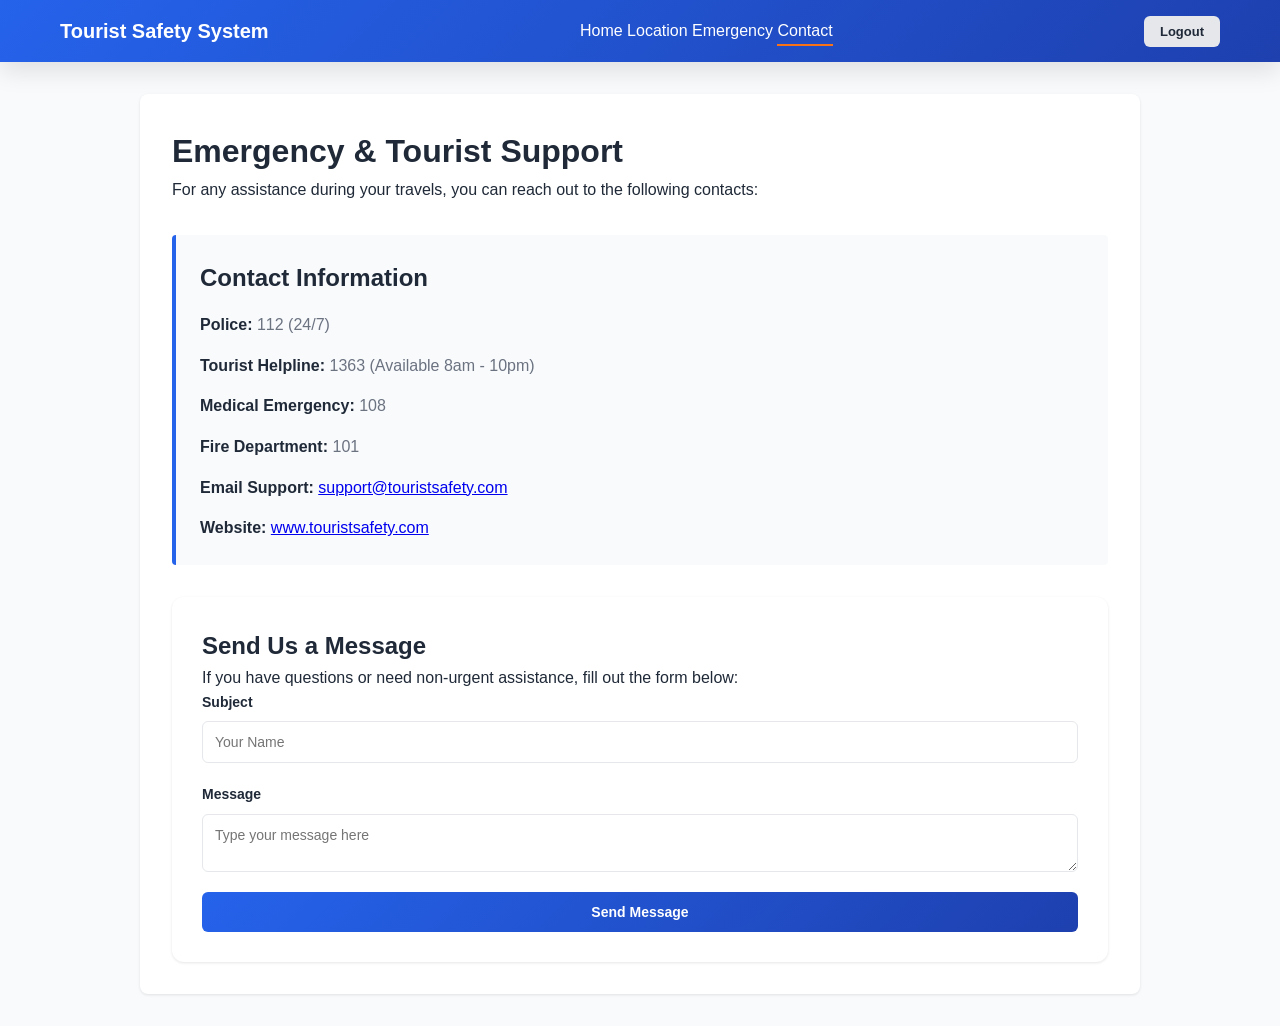
==== contact.html @ eea1f297 "Add files via upload" ====
<!DOCTYPE html>
<html lang="en">
<head>
    <meta charset="UTF-8">
    <meta name="viewport" content="width=device-width, initial-scale=1.0">
    <title>Contact - Tourist Safety Support</title>
    <link rel="stylesheet" href="styles.css">
</head>
<body>

<nav class="navbar">
    <div class="navbar-container">
        <div class="navbar-brand">
            <h2>Tourist Safety System</h2>
        </div>
        <div class="nav-left">
            <a href="index.html#home" class="nav-link">Home</a>
            <a href="index.html#location" class="nav-link">Location</a>
            <a href="index.html#emergency" class="nav-link">Emergency</a>
            <a href="index.html#contact" class="nav-link active">Contact</a>
        </div>
        <div class="nav-right">
            <button class="btn btn-secondary btn-sm" onclick="logout()">Logout</button>
        </div>
    </div>
</nav>

<main class="dashboard-main content-box">
    <h1>Emergency & Tourist Support</h1>
    <p>For any assistance during your travels, you can reach out to the following contacts:</p>

    <section class="contact-info">
        <h2>Contact Information</h2>
        <p><strong>Police:</strong> 112 (24/7)</p>
        <p><strong>Tourist Helpline:</strong> 1363 (Available 8am - 10pm)</p>
        <p><strong>Medical Emergency:</strong> 108</p>
        <p><strong>Fire Department:</strong> 101</p>
        <p><strong>Email Support:</strong> <a href="mailto:support@touristsafety.com">support@touristsafety.com</a></p>
        <p><strong>Website:</strong> <a href="https://www.touristsafety.com" target="_blank">www.touristsafety.com</a></p>
    </section>

    <section class="contact-card">
        <h2>Send Us a Message</h2>
        <p>If you have questions or need non-urgent assistance, fill out the form below:</p>
        <form id="contact-form" class="contact-form" onsubmit="sendMessage(event)">
            <div class="form-group">
                <label for="contact-subject">Subject</label>
                <input type="text" id="contact-subject" placeholder="Your Name" required>
            </div>
            <div class="form-group">
                <label for="contact-message">Message</label>
                <textarea id="contact-message" placeholder="Type your message here" required></textarea>
            </div>
            <button type="submit" class="btn btn-primary">Send Message</button>
        </form>
    </section>
</main>

<script src="script.js"></script>
</body>
</html>
---- styles.css ----
* {
    margin: 0;
    padding: 0;
    box-sizing: border-box;
}

:root {
    --primary-color: #2563eb;
    --primary-dark: #1e40af;
    --primary-light: #3b82f6;
    --secondary-color: #f97316;
    --danger-color: #dc2626;
    --success-color: #16a34a;
    --bg-color: #f8fafc;
    --card-bg: #ffffff;
    --text-primary: #1f2937;
    --text-secondary: #6b7280;
    --border-color: #e5e7eb;
    --shadow: 0 1px 3px rgba(0, 0, 0, 0.1);
    --shadow-lg: 0 10px 25px rgba(0, 0, 0, 0.1);
}

body {
    font-family: 'Segoe UI', Tahoma, Geneva, Verdana, sans-serif;
    background-color: var(--bg-color);
    color: var(--text-primary);
    line-height: 1.6;
}

/* Pages */
.page {
    display: none;
}

.page.active {
    display: block;
}

/* Authentication Styles */
.auth-container {
    display: flex;
    justify-content: center;
    align-items: center;
    min-height: 100vh;
    background: linear-gradient(135deg, #667eea 0%, #764ba2 100%);
    padding: 20px;
}

.auth-card {
    background: var(--card-bg);
    border-radius: 12px;
    box-shadow: var(--shadow-lg);
    padding: 40px;
    width: 100%;
    max-width: 400px;
}

.auth-header {
    text-align: center;
    margin-bottom: 30px;
}

.auth-header h1 {
    font-size: 28px;
    margin-bottom: 10px;
    color: var(--primary-color);
}

.auth-header p {
    color: var(--text-secondary);
    font-size: 14px;
}

.auth-form {
    display: flex;
    flex-direction: column;
    gap: 20px;
}

.form-group {
    display: flex;
    flex-direction: column;
    gap: 8px;
}

.form-group label {
    font-weight: 600;
    color: var(--text-primary);
    font-size: 14px;
}

.form-group input,
.form-group textarea {
    padding: 12px;
    border: 1px solid var(--border-color);
    border-radius: 6px;
    font-size: 14px;
    font-family: inherit;
    transition: border-color 0.3s;
}

.form-group input:focus,
.form-group textarea:focus {
    outline: none;
    border-color: var(--primary-color);
    box-shadow: 0 0 0 3px rgba(37, 99, 235, 0.1);
}

.error-message {
    color: var(--danger-color);
    font-size: 12px;
    display: none;
}

.error-message.show {
    display: block;
}

.auth-footer {
    text-align: center;
    margin-top: 20px;
    font-size: 14px;
    color: var(--text-secondary);
}

.auth-footer a {
    color: var(--primary-color);
    text-decoration: none;
    font-weight: 600;
    cursor: pointer;
}

.auth-footer a:hover {
    text-decoration: underline;
}

/* Buttons */
.btn {
    padding: 12px 24px;
    border: none;
    border-radius: 6px;
    font-size: 14px;
    font-weight: 600;
    cursor: pointer;
    transition: all 0.3s ease;
    display: inline-flex;
    align-items: center;
    justify-content: center;
    gap: 8px;
}

.btn-primary {
    background: linear-gradient(135deg, var(--primary-color), var(--primary-dark));
    color: white;
}

.btn-primary:hover {
    transform: translateY(-2px);
    box-shadow: var(--shadow-lg);
}

.btn-secondary {
    background: var(--border-color);
    color: var(--text-primary);
}

.btn-secondary:hover {
    background: #d1d5db;
}

.btn-full {
    width: 100%;
}

.btn-sm {
    padding: 8px 16px;
    font-size: 13px;
}

/* Dashboard Navbar */
.navbar {
    background: linear-gradient(135deg, var(--primary-color), var(--primary-dark));
    color: white;
    box-shadow: var(--shadow-lg);
    position: sticky;
    top: 0;
    z-index: 100;
}

.navbar-container {
    max-width: 1200px;
    margin: 0 auto;
    padding: 15px 20px;
    display: flex;
    justify-content: space-between;
    align-items: center;
    flex-wrap: wrap;
    gap: 20px;
}

.navbar-brand h2 {
    font-size: 20px;
    font-weight: 700;
}

.navbar-menu {
    display: flex;
    gap: 30px;
}

.nav-link {
    color: white;
    text-decoration: none;
    font-weight: 500;
    cursor: pointer;
    padding-bottom: 5px;
    border-bottom: 2px solid transparent;
    transition: border-color 0.3s;
}

.nav-link:hover {
    border-bottom-color: white;
}

.nav-link.active {
    border-bottom-color: var(--secondary-color);
}

.navbar-user {
    display: flex;
    align-items: center;
    gap: 15px;
}

.navbar-user span {
    font-weight: 500;
}

/* Dashboard Main */
.dashboard-main {
    max-width: 1200px;
    margin: 0 auto;
    padding: 40px 20px;
}

.dashboard-section {
    display: none;
}

.dashboard-section.active {
    display: block;
    animation: fadeIn 0.3s ease;
}

@keyframes fadeIn {
    from {
        opacity: 0;
        transform: translateY(10px);
    }
    to {
        opacity: 1;
        transform: translateY(0);
    }
}

/* Hero Section */
.hero-section {
    text-align: center;
    margin-bottom: 50px;
}

.hero-section h1 {
    font-size: 36px;
    margin-bottom: 10px;
    background: linear-gradient(135deg, var(--primary-color), var(--secondary-color));
    -webkit-background-clip: text;
    -webkit-text-fill-color: transparent;
    background-clip: text;
}

.hero-section p {
    font-size: 18px;
    color: var(--text-secondary);
}

/* Features Grid */
.features-grid {
    display: grid;
    grid-template-columns: repeat(auto-fit, minmax(250px, 1fr));
    gap: 25px;
    margin-bottom: 50px;
}

.feature-card {
    background: var(--card-bg);
    padding: 30px;
    border-radius: 12px;
    box-shadow: var(--shadow);
    text-align: center;
    transition: transform 0.3s, box-shadow 0.3s;
}

.feature-card:hover {
    transform: translateY(-5px);
    box-shadow: var(--shadow-lg);
}

.feature-icon {
    font-size: 40px;
    margin-bottom: 15px;
}

.feature-card h3 {
    margin-bottom: 10px;
    color: var(--primary-color);
}

.feature-card p {
    color: var(--text-secondary);
    font-size: 14px;
}

/* Quick Actions */
.quick-actions {
    background: var(--card-bg);
    padding: 40px;
    border-radius: 12px;
    box-shadow: var(--shadow);
}

.quick-actions h2 {
    margin-bottom: 30px;
    text-align: center;
}

.actions-grid {
    display: grid;
    grid-template-columns: repeat(auto-fit, minmax(180px, 1fr));
    gap: 20px;
}

.action-btn {
    display: flex;
    flex-direction: column;
    align-items: center;
    justify-content: center;
    gap: 10px;
    padding: 20px;
    background: linear-gradient(135deg, var(--primary-color), var(--primary-light));
    color: white;
    border: none;
    border-radius: 12px;
    cursor: pointer;
    font-weight: 600;
    transition: transform 0.3s, box-shadow 0.3s;
    box-shadow: var(--shadow);
}

.action-btn:hover {
    transform: translateY(-5px);
    box-shadow: var(--shadow-lg);
}

.action-icon {
    font-size: 28px;
}

/* Location Page */
.location-content,
.emergency-content,
.contact-content {
    display: grid;
    grid-template-columns: repeat(auto-fit, minmax(300px, 1fr));
    gap: 25px;
}

.location-card,
.contact-card {
    background: var(--card-bg);
    padding: 30px;
    border-radius: 12px;
    box-shadow: var(--shadow);
}

.location-card h3,
.contact-card h3 {
    margin-bottom: 20px;
    color: var(--primary-color);
}

.location-info {
    background: var(--bg-color);
    padding: 20px;
    border-radius: 8px;
    margin-bottom: 20px;
    text-align: center;
}

.safe-areas {
    list-style: none;
}

.safe-areas li {
    padding: 12px 0;
    border-bottom: 1px solid var(--border-color);
    color: var(--text-secondary);
}

.safe-areas li:last-child {
    border-bottom: none;
}

.safety-tips {
    display: flex;
    flex-direction: column;
    gap: 12px;
}

.safety-tips p {
    padding: 12px;
    background: #f0fdf4;
    border-left: 4px solid var(--success-color);
    color: var(--text-primary);
    font-size: 14px;
    border-radius: 4px;
}

/* Emergency Page */
.alert-box {
    background: var(--card-bg);
    padding: 40px;
    border-radius: 12px;
    box-shadow: var(--shadow);
    margin-bottom: 25px;
}

.alert-box h2 {
    margin-bottom: 15px;
    color: var(--danger-color);
}

.alert-box p {
    margin-bottom: 25px;
    color: var(--text-secondary);
}

.emergency-types {
    display: grid;
    grid-template-columns: repeat(auto-fit, minmax(150px, 1fr));
    gap: 15px;
}

.emergency-btn {
    display: flex;
    flex-direction: column;
    align-items: center;
    justify-content: center;
    gap: 10px;
    padding: 20px;
    background: linear-gradient(135deg, var(--danger-color), #b91c1c);
    color: white;
    border: none;
    border-radius: 12px;
    cursor: pointer;
    font-weight: 600;
    transition: transform 0.3s, box-shadow 0.3s;
    box-shadow: var(--shadow);
}

.emergency-btn:hover {
    transform: scale(1.05);
    box-shadow: 0 0 20px rgba(220, 38, 38, 0.4);
}

.emergency-btn .btn-icon {
    font-size: 32px;
}

.emergency-info {
    background: var(--card-bg);
    padding: 30px;
    border-radius: 12px;
    box-shadow: var(--shadow);
    grid-column: 1 / -1;
}

.emergency-info h3 {
    margin-bottom: 20px;
    color: var(--primary-color);
}

.emergency-numbers {
    display: grid;
    grid-template-columns: repeat(auto-fit, minmax(200px, 1fr));
    gap: 20px;
}

.number-item {
    display: flex;
    flex-direction: column;
    gap: 8px;
    padding: 15px;
    background: var(--bg-color);
    border-radius: 8px;
}

.number-item strong {
    color: var(--primary-color);
}

.number-item a {
    color: var(--danger-color);
    text-decoration: none;
    font-size: 18px;
    font-weight: 700;
}

.number-item a:hover {
    text-decoration: underline;
}

/* Contact Form */
.contact-form {
    display: flex;
    flex-direction: column;
    gap: 20px;
}

.contact-form input,
.contact-form textarea {
    width: 100%;
}

.contact-info,
.team-info {
    display: flex;
    flex-direction: column;
    gap: 15px;
}

.contact-info p {
    color: var(--text-secondary);
}

.contact-info strong {
    color: var(--text-primary);
}

/* Modal */
.modal {
    display: none;
    position: fixed;
    z-index: 1000;
    left: 0;
    top: 0;
    width: 100%;
    height: 100%;
    background-color: rgba(0, 0, 0, 0.5);
    align-items: center;
    justify-content: center;
}

.modal.show {
    display: flex;
}

.modal-content {
    background-color: var(--card-bg);
    padding: 30px;
    border-radius: 12px;
    max-width: 400px;
    width: 90%;
    box-shadow: var(--shadow-lg);
    position: relative;
}

.modal-close {
    position: absolute;
    right: 15px;
    top: 15px;
    font-size: 28px;
    font-weight: bold;
    cursor: pointer;
    color: var(--text-secondary);
}

.modal-close:hover {
    color: var(--text-primary);
}

#modal-title {
    margin-bottom: 10px;
    color: var(--primary-color);
}

#modal-message {
    margin-bottom: 20px;
    color: var(--text-secondary);
}

/* Dark Mode */
body.dark-mode {
    --bg-color: #1f2937;
    --card-bg: #111827;
    --text-primary: #f3f4f6;
    --text-secondary: #d1d5db;
    --border-color: #374151;
}

/* SOS Button */
.sos-container {
    display: flex;
    flex-direction: column;
    align-items: center;
    gap: 30px;
}

.sos-button {
    width: 200px;
    height: 200px;
    border-radius: 50%;
    background: linear-gradient(135deg, var(--danger-color), #b91c1c);
    color: white;
    font-size: 48px;
    font-weight: bold;
    border: none;
    cursor: pointer;
    box-shadow: 0 0 40px rgba(220, 38, 38, 0.5);
    transition: all 0.3s ease;
    animation: pulse 2s infinite;
}

.sos-button:hover {
    transform: scale(1.1);
    box-shadow: 0 0 60px rgba(220, 38, 38, 0.8);
}

.sos-button:active {
    transform: scale(0.95);
}

@keyframes pulse {
    0%, 100% {
        box-shadow: 0 0 40px rgba(220, 38, 38, 0.5);
    }
    50% {
        box-shadow: 0 0 60px rgba(220, 38, 38, 0.8);
    }
}

.sos-header {
    text-align: center;
    font-size: 18px;
    color: var(--text-secondary);
}

.sos-info {
    background: var(--card-bg);
    padding: 30px;
    border-radius: 12px;
    max-width: 500px;
    box-shadow: var(--shadow);
}

.sos-info ul {
    list-style-position: inside;
    color: var(--text-secondary);
    gap: 10px;
}

.sos-info li {
    margin: 10px 0;
    padding-left: 10px;
}

.sos-status {
    padding: 20px;
    border-radius: 12px;
    text-align: center;
    font-weight: 600;
    min-height: 40px;
}

.sos-status.active {
    background: var(--success-color);
    color: white;
}

/* Friends Location */
.friends-container {
    display: grid;
    grid-template-columns: 1fr 1fr;
    gap: 30px;
}

.friends-add,
.friends-list,
.sharing-status {
    background: var(--card-bg);
    padding: 30px;
    border-radius: 12px;
    box-shadow: var(--shadow);
}

.friends-add h3,
.friends-list h3,
.sharing-status h3 {
    margin-bottom: 20px;
    color: var(--primary-color);
}

.friends-display {
    display: flex;
    flex-direction: column;
    gap: 15px;
}

.friend-item {
    display: flex;
    justify-content: space-between;
    align-items: center;
    padding: 15px;
    background: var(--bg-color);
    border-radius: 8px;
}

.friend-info {
    flex: 1;
}

.friend-status {
    padding: 5px 10px;
    border-radius: 20px;
    font-size: 12px;
    font-weight: 600;
}

.friend-status.online {
    background: var(--success-color);
    color: white;
}

.friend-status.offline {
    background: var(--border-color);
    color: var(--text-secondary);
}

.remove-friend {
    background: var(--danger-color);
    color: white;
    border: none;
    padding: 5px 10px;
    border-radius: 4px;
    cursor: pointer;
}

.toggle-switch {
    display: inline-flex;
    align-items: center;
    cursor: pointer;
}

.toggle-switch input {
    display: none;
}

.toggle-slider {
    display: inline-block;
    width: 50px;
    height: 24px;
    background: var(--border-color);
    border-radius: 12px;
    position: relative;
    transition: background 0.3s;
    margin-right: 10px;
}

.toggle-slider::after {
    content: '';
    position: absolute;
    width: 20px;
    height: 20px;
    background: white;
    border-radius: 50%;
    top: 2px;
    left: 2px;
    transition: left 0.3s;
}

.toggle-switch input:checked + .toggle-slider {
    background: var(--success-color);
}

.toggle-switch input:checked + .toggle-slider::after {
    left: 28px;
}

/* Map Container */
.map-container {
    display: grid;
    grid-template-columns: 2fr 1fr;
    gap: 30px;
}

.map-placeholder {
    background: var(--card-bg);
    padding: 30px;
    border-radius: 12px;
    box-shadow: var(--shadow);
    text-align: center;
    display: flex;
    flex-direction: column;
    align-items: center;
    gap: 15px;
}

.map-placeholder p {
    margin: 0;
    color: var(--text-secondary);
    font-weight: 600;
    font-size: 16px;
}

.map-placeholder canvas {
    width: 100%;
    max-width: 800px;
    height: 400px;
    border-radius: 8px;
    background: #f0f9ff;
    border: 2px solid var(--primary-color);
    display: block;
    image-rendering: crisp-edges;
}

.map-stats {
    background: var(--card-bg);
    padding: 30px;
    border-radius: 12px;
    box-shadow: var(--shadow);
}

.map-stats h3 {
    margin-bottom: 20px;
    color: var(--primary-color);
}

.rating-grid {
    display: flex;
    flex-direction: column;
    gap: 15px;
}

.rating-item {
    display: flex;
    justify-content: space-between;
    padding: 15px;
    background: var(--bg-color);
    border-radius: 8px;
    border-left: 4px solid var(--primary-color);
}

.rating-label {
    font-weight: 600;
    color: var(--text-secondary);
}

.rating-value {
    font-weight: 700;
    font-size: 20px;
    color: var(--primary-color);
}

/* Checklist */
.checklist-container {
    display: grid;
    grid-template-columns: repeat(auto-fit, minmax(300px, 1fr));
    gap: 30px;
}

.checklist-section {
    background: var(--card-bg);
    padding: 30px;
    border-radius: 12px;
    box-shadow: var(--shadow);
}

.checklist-section h3 {
    margin-bottom: 20px;
    color: var(--primary-color);
}

.checklist-items {
    display: flex;
    flex-direction: column;
    gap: 12px;
}

.checklist-item {
    display: flex;
    align-items: center;
    gap: 12px;
    padding: 12px;
    background: var(--bg-color);
    border-radius: 8px;
    cursor: pointer;
    transition: all 0.3s;
}

.checklist-item:hover {
    background: linear-gradient(135deg, var(--primary-color), var(--primary-light));
    color: white;
}

.checklist-item input {
    width: 20px;
    height: 20px;
    cursor: pointer;
}

.checklist-item.completed {
    opacity: 0.6;
    text-decoration: line-through;
}

/* Incident Report */
.incident-container {
    display: grid;
    grid-template-columns: 1fr 1fr;
    gap: 30px;
}

.incident-form {
    background: var(--card-bg);
    padding: 30px;
    border-radius: 12px;
    box-shadow: var(--shadow);
    display: flex;
    flex-direction: column;
    gap: 20px;
}

.incident-form select {
    padding: 12px;
    border: 1px solid var(--border-color);
    border-radius: 6px;
    font-size: 14px;
    background: var(--card-bg);
    color: var(--text-primary);
    cursor: pointer;
}

.incidents-list {
    display: flex;
    flex-direction: column;
    gap: 20px;
}

.incident-item {
    background: var(--card-bg);
    padding: 20px;
    border-radius: 12px;
    box-shadow: var(--shadow);
    border-left: 4px solid var(--danger-color);
}

.incident-item h4 {
    color: var(--primary-color);
    margin-bottom: 10px;
}

.incident-item p {
    color: var(--text-secondary);
    margin: 5px 0;
    font-size: 14px;
}

/* Document Vault */
.documents-container {
    display: grid;
    grid-template-columns: 1fr 1fr;
    gap: 30px;
}

.add-document,
.documents-list {
    background: var(--card-bg);
    padding: 30px;
    border-radius: 12px;
    box-shadow: var(--shadow);
}

.add-document h3,
.documents-list h3 {
    margin-bottom: 20px;
    color: var(--primary-color);
}

.docs-display {
    display: flex;
    flex-direction: column;
    gap: 15px;
}

.doc-item {
    background: var(--bg-color);
    padding: 15px;
    border-radius: 8px;
    display: flex;
    justify-content: space-between;
    align-items: center;
}

.doc-info {
    flex: 1;
}

.doc-type {
    font-weight: 600;
    color: var(--primary-color);
}

.doc-date {
    font-size: 12px;
    color: var(--text-secondary);
    margin-top: 5px;
}

.delete-doc {
    background: var(--danger-color);
    color: white;
    border: none;
    padding: 5px 10px;
    border-radius: 4px;
    cursor: pointer;
}

/* Profile */
.profile-container {
    display: grid;
    grid-template-columns: repeat(auto-fit, minmax(300px, 1fr));
    gap: 30px;
}

.profile-section {
    background: var(--card-bg);
    padding: 30px;
    border-radius: 12px;
    box-shadow: var(--shadow);
}

.profile-section h3 {
    margin-bottom: 20px;
    color: var(--primary-color);
}

.profile-info {
    display: flex;
    flex-direction: column;
    gap: 15px;
}

.profile-info p {
    color: var(--text-secondary);
    line-height: 1.8;
}

.profile-info strong {
    color: var(--text-primary);
}

.contacts-list {
    display: flex;
    flex-direction: column;
    gap: 12px;
    margin-top: 15px;
}

.contact-item {
    display: flex;
    justify-content: space-between;
    align-items: center;
    padding: 12px;
    background: var(--bg-color);
    border-radius: 8px;
}

.contact-item span {
    color: var(--text-secondary);
    font-size: 14px;
}

.remove-contact {
    background: var(--danger-color);
    color: white;
    border: none;
    padding: 4px 8px;
    border-radius: 4px;
    cursor: pointer;
    font-size: 12px;
}

.checkbox-label {
    display: flex;
    align-items: center;
    gap: 10px;
    margin: 12px 0;
    cursor: pointer;
    color: var(--text-secondary);
}

.checkbox-label input {
    width: 20px;
    height: 20px;
    cursor: pointer;
}

/* Responsive Design */
@media (max-width: 768px) {
    .navbar-container {
        flex-direction: column;
        gap: 15px;
    }

    .navbar-menu {
        gap: 15px;
        width: 100%;
        justify-content: center;
    }

    .navbar-user {
        width: 100%;
        justify-content: center;
    }

    .hero-section h1 {
        font-size: 24px;
    }

    .hero-section p {
        font-size: 16px;
    }

    .auth-card {
        padding: 30px 20px;
    }

    .features-grid,
    .actions-grid,
    .emergency-types,
    .emergency-numbers {
        grid-template-columns: 1fr;
    }

    .dashboard-main {
        padding: 20px 10px;
    }

    .quick-actions {
        padding: 20px;
    }

    .alert-box {
        padding: 20px;
    }
}

@media (max-width: 480px) {
    .navbar-brand h2 {
        font-size: 16px;
    }

    .btn {
        padding: 10px 16px;
        font-size: 12px;
    }

    .action-btn {
        padding: 15px 10px;
    }

    .auth-card {
        padding: 20px;
    }

    .location-content,
    .emergency-content,
    .contact-content {
        gap: 15px;
    }

    .friends-container,
    .map-container,
    .incident-container,
    .documents-container {
        grid-template-columns: 1fr;
    }

    .sos-button {
        width: 150px;
        height: 150px;
        font-size: 36px;
    }

    .navbar-menu {
        flex-wrap: wrap;
    }
}

/* Compatibility styles from style.css */
.content-box {
    max-width: 1000px;
    margin: 2rem auto;
    padding: 2rem;
    background-color: var(--card-bg);
    border-radius: 8px;
    box-shadow: var(--shadow);
}

.alert-btn {
    display: block;
    width: 100%;
    max-width: 250px;
    padding: 1rem;
    margin: 1rem auto;
    background-color: var(--danger-color);
    color: white;
    font-size: 1.1rem;
    border-radius: 6px;
    box-shadow: 0 4px 8px rgba(220, 38, 38, 0.3);
    border: none;
    cursor: pointer;
    text-align: center;
}

.emergency-buttons {
    display: grid;
    grid-template-columns: repeat(auto-fit, minmax(200px, 1fr));
    gap: 1rem;
}

.emergency-instructions, .contact-info, .contact-form-standalone {
    margin: 2rem 0;
    padding: 1.5rem;
    background-color: var(--bg-color);
    border-left: 4px solid var(--primary-color);
    border-radius: 4px;
}

.emergency-instructions ul, .safety-tips-standalone ul {
    list-style-position: inside;
    margin-left: 1rem;
}

.emergency-instructions li {
    margin-bottom: 0.8rem;
    line-height: 1.8;
}

.map-standalone {
    width: 100%;
    height: 400px;
    background: var(--bg-color);
    display: flex;
    align-items: center;
    justify-content: center;
    border-radius: 8px;
    color: var(--text-secondary);
    font-size: 1.2rem;
    margin-bottom: 1rem;
    border: 2px solid var(--border-color);
}
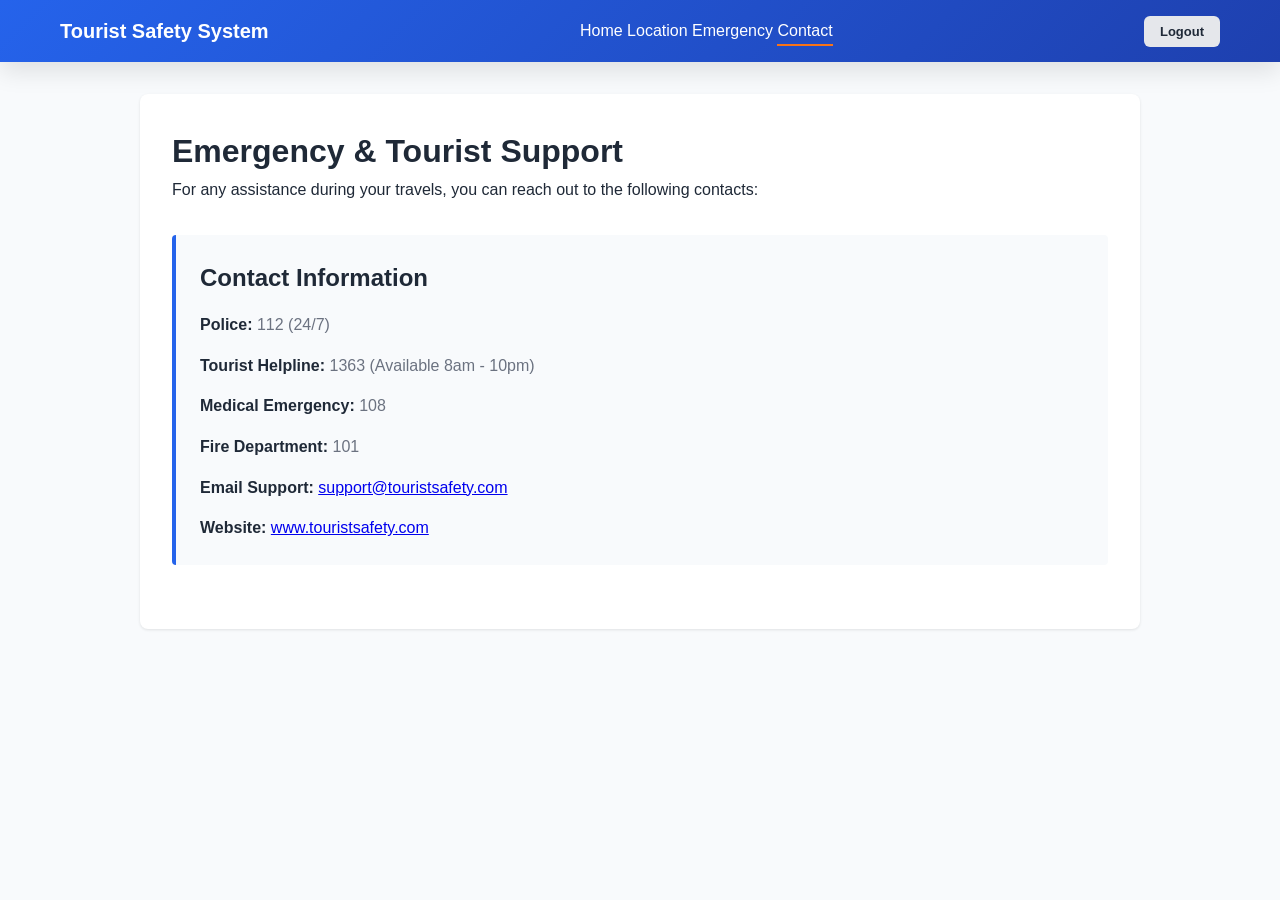
==== commit 041ed3c6: "contact.html Removed the contact form section from the contact page." ====
--- a/contact.html
+++ b/contact.html
@@ -39,7 +39,7 @@
         <p><strong>Website:</strong> <a href="https://www.touristsafety.com" target="_blank">www.touristsafety.com</a></p>
     </section>
 
-    <section class="contact-card">
+    <!-- <section class="contact-card">
         <h2>Send Us a Message</h2>
         <p>If you have questions or need non-urgent assistance, fill out the form below:</p>
         <form id="contact-form" class="contact-form" onsubmit="sendMessage(event)">
@@ -53,7 +53,7 @@
             </div>
             <button type="submit" class="btn btn-primary">Send Message</button>
         </form>
-    </section>
+    </section> -->
 </main>
 
 <script src="script.js"></script>
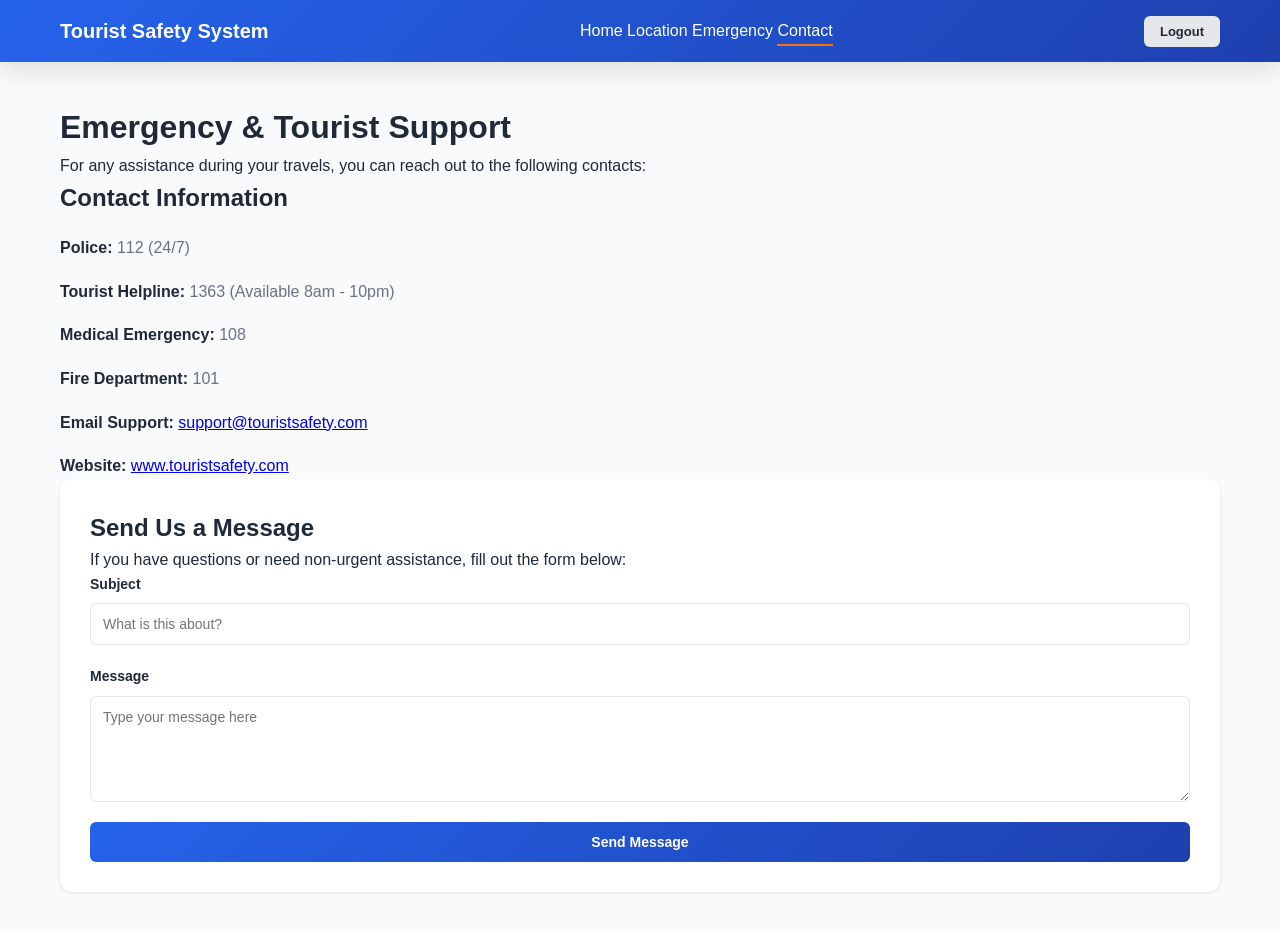
==== commit 47a75db8: "Update contact.html" ====
--- a/contact.html
+++ b/contact.html
@@ -20,7 +20,7 @@
             <a href="index.html#contact" class="nav-link active">Contact</a>
         </div>
         <div class="nav-right">
-            <button class="btn btn-secondary btn-sm" onclick="logout()">Logout</button>
+            <button class="btn btn-secondary btn-sm" onclick="app.handleLogout()">Logout</button>
         </div>
     </div>
 </nav>
@@ -39,21 +39,21 @@
         <p><strong>Website:</strong> <a href="https://www.touristsafety.com" target="_blank">www.touristsafety.com</a></p>
     </section>
 
-    <!-- <section class="contact-card">
+    <section class="contact-card">
         <h2>Send Us a Message</h2>
         <p>If you have questions or need non-urgent assistance, fill out the form below:</p>
-        <form id="contact-form" class="contact-form" onsubmit="sendMessage(event)">
+        <form id="contact-form" class="contact-form" onsubmit="handleStandaloneContact(event)">
             <div class="form-group">
                 <label for="contact-subject">Subject</label>
-                <input type="text" id="contact-subject" placeholder="Your Name" required>
+                <input type="text" id="contact-subject" placeholder="What is this about?" required>
             </div>
             <div class="form-group">
                 <label for="contact-message">Message</label>
-                <textarea id="contact-message" placeholder="Type your message here" required></textarea>
+                <textarea id="contact-message" placeholder="Type your message here" rows="5" required></textarea>
             </div>
             <button type="submit" class="btn btn-primary">Send Message</button>
         </form>
-    </section> -->
+    </section>
 </main>
 
 <script src="script.js"></script>
--- a/styles.css
+++ b/styles.css
@@ -1114,6 +1114,429 @@
     cursor: pointer;
 }
 
+/* Contact Support Page */
+.contact-main {
+    display: flex;
+    flex-direction: column;
+    gap: 30px;
+}
+
+.support-tabs {
+    display: grid;
+    grid-template-columns: repeat(auto-fit, minmax(140px, 1fr));
+    gap: 10px;
+    border-bottom: 2px solid var(--border-color);
+    padding-bottom: 15px;
+}
+
+.tab-btn {
+    padding: 12px 20px;
+    background: transparent;
+    border: none;
+    border-bottom: 3px solid transparent;
+    color: var(--text-secondary);
+    cursor: pointer;
+    font-weight: 600;
+    transition: all 0.3s;
+    font-size: 14px;
+}
+
+.tab-btn:hover {
+    color: var(--primary-color);
+}
+
+.tab-btn.active {
+    color: var(--primary-color);
+    border-bottom-color: var(--primary-color);
+}
+
+.tab-content {
+    display: none;
+}
+
+.tab-content.active {
+    display: block;
+    animation: fadeIn 0.3s ease-in;
+}
+
+.contact-content {
+    display: grid;
+    grid-template-columns: 1fr 1fr;
+    gap: 30px;
+}
+
+.contact-card {
+    background: var(--card-bg);
+    padding: 30px;
+    border-radius: 12px;
+    box-shadow: var(--shadow);
+}
+
+.contact-card.full-width {
+    grid-column: 1 / -1;
+}
+
+.contact-card h3 {
+    color: var(--primary-color);
+    margin-bottom: 20px;
+}
+
+.contact-form {
+    display: flex;
+    flex-direction: column;
+    gap: 20px;
+}
+
+.contact-form select {
+    padding: 12px;
+    border: 1px solid var(--border-color);
+    border-radius: 6px;
+    background: var(--card-bg);
+    color: var(--text-primary);
+    cursor: pointer;
+    font-size: 14px;
+}
+
+.contact-info {
+    display: flex;
+    flex-direction: column;
+    gap: 18px;
+}
+
+.info-item {
+    padding: 15px;
+    background: var(--bg-color);
+    border-radius: 8px;
+    border-left: 4px solid var(--primary-color);
+}
+
+.info-item strong {
+    color: var(--primary-color);
+    display: block;
+    margin-bottom: 8px;
+}
+
+.info-item a {
+    color: var(--primary-color);
+    text-decoration: none;
+    font-weight: 600;
+}
+
+.info-item a:hover {
+    text-decoration: underline;
+}
+
+.info-item p {
+    color: var(--text-secondary);
+    margin: 0;
+}
+
+.response-times {
+    display: flex;
+    flex-direction: column;
+    gap: 12px;
+}
+
+.time-item {
+    display: flex;
+    align-items: center;
+    gap: 15px;
+    padding: 12px;
+    background: var(--bg-color);
+    border-radius: 8px;
+}
+
+.badge {
+    padding: 5px 12px;
+    border-radius: 20px;
+    font-size: 12px;
+    font-weight: 600;
+    color: white;
+}
+
+.badge.critical {
+    background: #ef4444;
+}
+
+.badge.urgent {
+    background: #f59e0b;
+}
+
+.badge.normal {
+    background: #10b981;
+}
+
+.success-msg {
+    padding: 15px;
+    background: #dcfce7;
+    border-left: 4px solid #10b981;
+    border-radius: 6px;
+    color: #166534;
+    margin-top: 20px;
+}
+
+.success-msg p {
+    margin: 0;
+}
+
+/* Live Chat */
+.live-chat-container {
+    background: var(--card-bg);
+    border-radius: 12px;
+    box-shadow: var(--shadow);
+    display: flex;
+    flex-direction: column;
+    height: 500px;
+    overflow: hidden;
+}
+
+.chat-box {
+    flex: 1;
+    overflow-y: auto;
+    padding: 20px;
+    display: flex;
+    flex-direction: column;
+    gap: 15px;
+}
+
+.chat-message {
+    padding: 12px 16px;
+    border-radius: 8px;
+    max-width: 70%;
+    word-wrap: break-word;
+}
+
+.chat-message.user-message {
+    align-self: flex-end;
+    background: var(--primary-color);
+    color: white;
+}
+
+.chat-message.bot-message {
+    align-self: flex-start;
+    background: var(--bg-color);
+    color: var(--text-primary);
+}
+
+.chat-message small {
+    display: block;
+    margin-top: 5px;
+    font-size: 11px;
+    opacity: 0.7;
+}
+
+.chat-input-area {
+    display: flex;
+    gap: 10px;
+    padding: 15px;
+    border-top: 1px solid var(--border-color);
+}
+
+.chat-input-area input {
+    flex: 1;
+    padding: 12px;
+    border: 1px solid var(--border-color);
+    border-radius: 6px;
+    background: var(--bg-color);
+    color: var(--text-primary);
+    font-size: 14px;
+}
+
+.chat-input-area input::placeholder {
+    color: var(--text-secondary);
+}
+
+/* FAQ */
+.faq-container {
+    background: var(--card-bg);
+    padding: 30px;
+    border-radius: 12px;
+    box-shadow: var(--shadow);
+}
+
+.faq-container h3 {
+    color: var(--primary-color);
+    margin-bottom: 25px;
+}
+
+.faq-items {
+    display: grid;
+    gap: 15px;
+}
+
+.faq-item {
+    padding: 20px;
+    background: var(--bg-color);
+    border-radius: 8px;
+    border-left: 4px solid var(--primary-color);
+    cursor: pointer;
+    transition: all 0.3s;
+}
+
+.faq-item:hover {
+    background: var(--border-color);
+}
+
+.faq-item h4 {
+    color: var(--text-primary);
+    margin: 0 0 10px 0;
+}
+
+.faq-item p {
+    color: var(--text-secondary);
+    margin: 0;
+    font-size: 14px;
+    line-height: 1.6;
+}
+
+/* Support Status */
+.support-status-container {
+    background: var(--card-bg);
+    padding: 30px;
+    border-radius: 12px;
+    box-shadow: var(--shadow);
+}
+
+.support-status-container h3 {
+    color: var(--primary-color);
+    margin-bottom: 20px;
+}
+
+.status-grid {
+    display: grid;
+    grid-template-columns: repeat(auto-fit, minmax(200px, 1fr));
+    gap: 20px;
+    margin-bottom: 40px;
+}
+
+.status-card {
+    padding: 25px;
+    border-radius: 12px;
+    text-align: center;
+    border-top: 4px solid;
+}
+
+.status-card.online {
+    background: #f0fdf4;
+    border-top-color: #10b981;
+    color: #166534;
+}
+
+.status-card.good {
+    background: #eff6ff;
+    border-top-color: #3b82f6;
+    color: #0c4a6e;
+}
+
+.status-card h4 {
+    margin: 0 0 10px 0;
+    font-size: 16px;
+}
+
+.status-badge {
+    background: var(--primary-color);
+    color: white;
+    padding: 6px 12px;
+    border-radius: 20px;
+    font-size: 12px;
+    font-weight: 600;
+    display: inline-block;
+    margin-bottom: 10px;
+}
+
+.status-info {
+    margin: 10px 0 0 0;
+    font-size: 14px;
+    opacity: 0.8;
+}
+
+.your-tickets {
+    margin-top: 30px;
+    padding-top: 30px;
+    border-top: 2px solid var(--border-color);
+}
+
+.your-tickets h3 {
+    color: var(--primary-color);
+    margin-bottom: 20px;
+}
+
+.tickets-list {
+    display: flex;
+    flex-direction: column;
+    gap: 15px;
+}
+
+.ticket-item {
+    padding: 15px;
+    background: var(--bg-color);
+    border-radius: 8px;
+    border-left: 4px solid var(--primary-color);
+}
+
+.ticket-item h5 {
+    margin: 0 0 8px 0;
+    color: var(--text-primary);
+}
+
+.ticket-meta {
+    display: flex;
+    justify-content: space-between;
+    gap: 15px;
+    font-size: 12px;
+    color: var(--text-secondary);
+    margin-top: 10px;
+}
+
+.ticket-status {
+    padding: 3px 8px;
+    border-radius: 12px;
+    font-size: 11px;
+    font-weight: 600;
+}
+
+.ticket-status.open {
+    background: #fef3c7;
+    color: #92400e;
+}
+
+.ticket-status.closed {
+    background: #dcfce7;
+    color: #166534;
+}
+
+/* Location Tracking */
+.location-card.full-width {
+    grid-column: 1 / -1;
+}
+
+.friends-tracking {
+    display: flex;
+    flex-direction: column;
+    gap: 10px;
+    max-height: 500px;
+    overflow-y: auto;
+    padding: 5px;
+}
+
+.friends-tracking::-webkit-scrollbar {
+    width: 6px;
+}
+
+.friends-tracking::-webkit-scrollbar-track {
+    background: var(--bg-color);
+    border-radius: 10px;
+}
+
+.friends-tracking::-webkit-scrollbar-thumb {
+    background: var(--border-color);
+    border-radius: 10px;
+}
+
+.friends-tracking::-webkit-scrollbar-thumb:hover {
+    background: var(--text-secondary);
+}
+
 /* Responsive Design */
 @media (max-width: 768px) {
     .navbar-container {
@@ -1204,68 +1627,47 @@
     .navbar-menu {
         flex-wrap: wrap;
     }
-}
-
-/* Compatibility styles from style.css */
-.content-box {
-    max-width: 1000px;
-    margin: 2rem auto;
-    padding: 2rem;
-    background-color: var(--card-bg);
-    border-radius: 8px;
-    box-shadow: var(--shadow);
-}
-
-.alert-btn {
-    display: block;
-    width: 100%;
-    max-width: 250px;
-    padding: 1rem;
-    margin: 1rem auto;
-    background-color: var(--danger-color);
-    color: white;
-    font-size: 1.1rem;
-    border-radius: 6px;
-    box-shadow: 0 4px 8px rgba(220, 38, 38, 0.3);
-    border: none;
-    cursor: pointer;
-    text-align: center;
-}
-
-.emergency-buttons {
-    display: grid;
-    grid-template-columns: repeat(auto-fit, minmax(200px, 1fr));
-    gap: 1rem;
-}
-
-.emergency-instructions, .contact-info, .contact-form-standalone {
-    margin: 2rem 0;
-    padding: 1.5rem;
-    background-color: var(--bg-color);
-    border-left: 4px solid var(--primary-color);
-    border-radius: 4px;
-}
-
-.emergency-instructions ul, .safety-tips-standalone ul {
-    list-style-position: inside;
-    margin-left: 1rem;
-}
-
-.emergency-instructions li {
-    margin-bottom: 0.8rem;
-    line-height: 1.8;
-}
-
-.map-standalone {
-    width: 100%;
-    height: 400px;
-    background: var(--bg-color);
-    display: flex;
-    align-items: center;
-    justify-content: center;
-    border-radius: 8px;
-    color: var(--text-secondary);
-    font-size: 1.2rem;
-    margin-bottom: 1rem;
-    border: 2px solid var(--border-color);
-}
+
+    .location-card.full-width {
+        grid-column: 1;
+    }
+
+    .friends-tracking {
+        display: flex;
+        flex-direction: column;
+        gap: 10px;
+        max-height: 400px;
+        overflow-y: auto;
+    }
+
+    /* Contact Support - Mobile */
+    .support-tabs {
+        grid-template-columns: 1fr 1fr;
+        gap: 5px;
+    }
+
+    .tab-btn {
+        padding: 10px 12px;
+        font-size: 12px;
+    }
+
+    .contact-content {
+        grid-template-columns: 1fr;
+    }
+
+    .contact-card {
+        padding: 20px;
+    }
+
+    .live-chat-container {
+        height: 400px;
+    }
+
+    .chat-message {
+        max-width: 85%;
+    }
+
+    .status-grid {
+        grid-template-columns: 1fr;
+    }
+}
